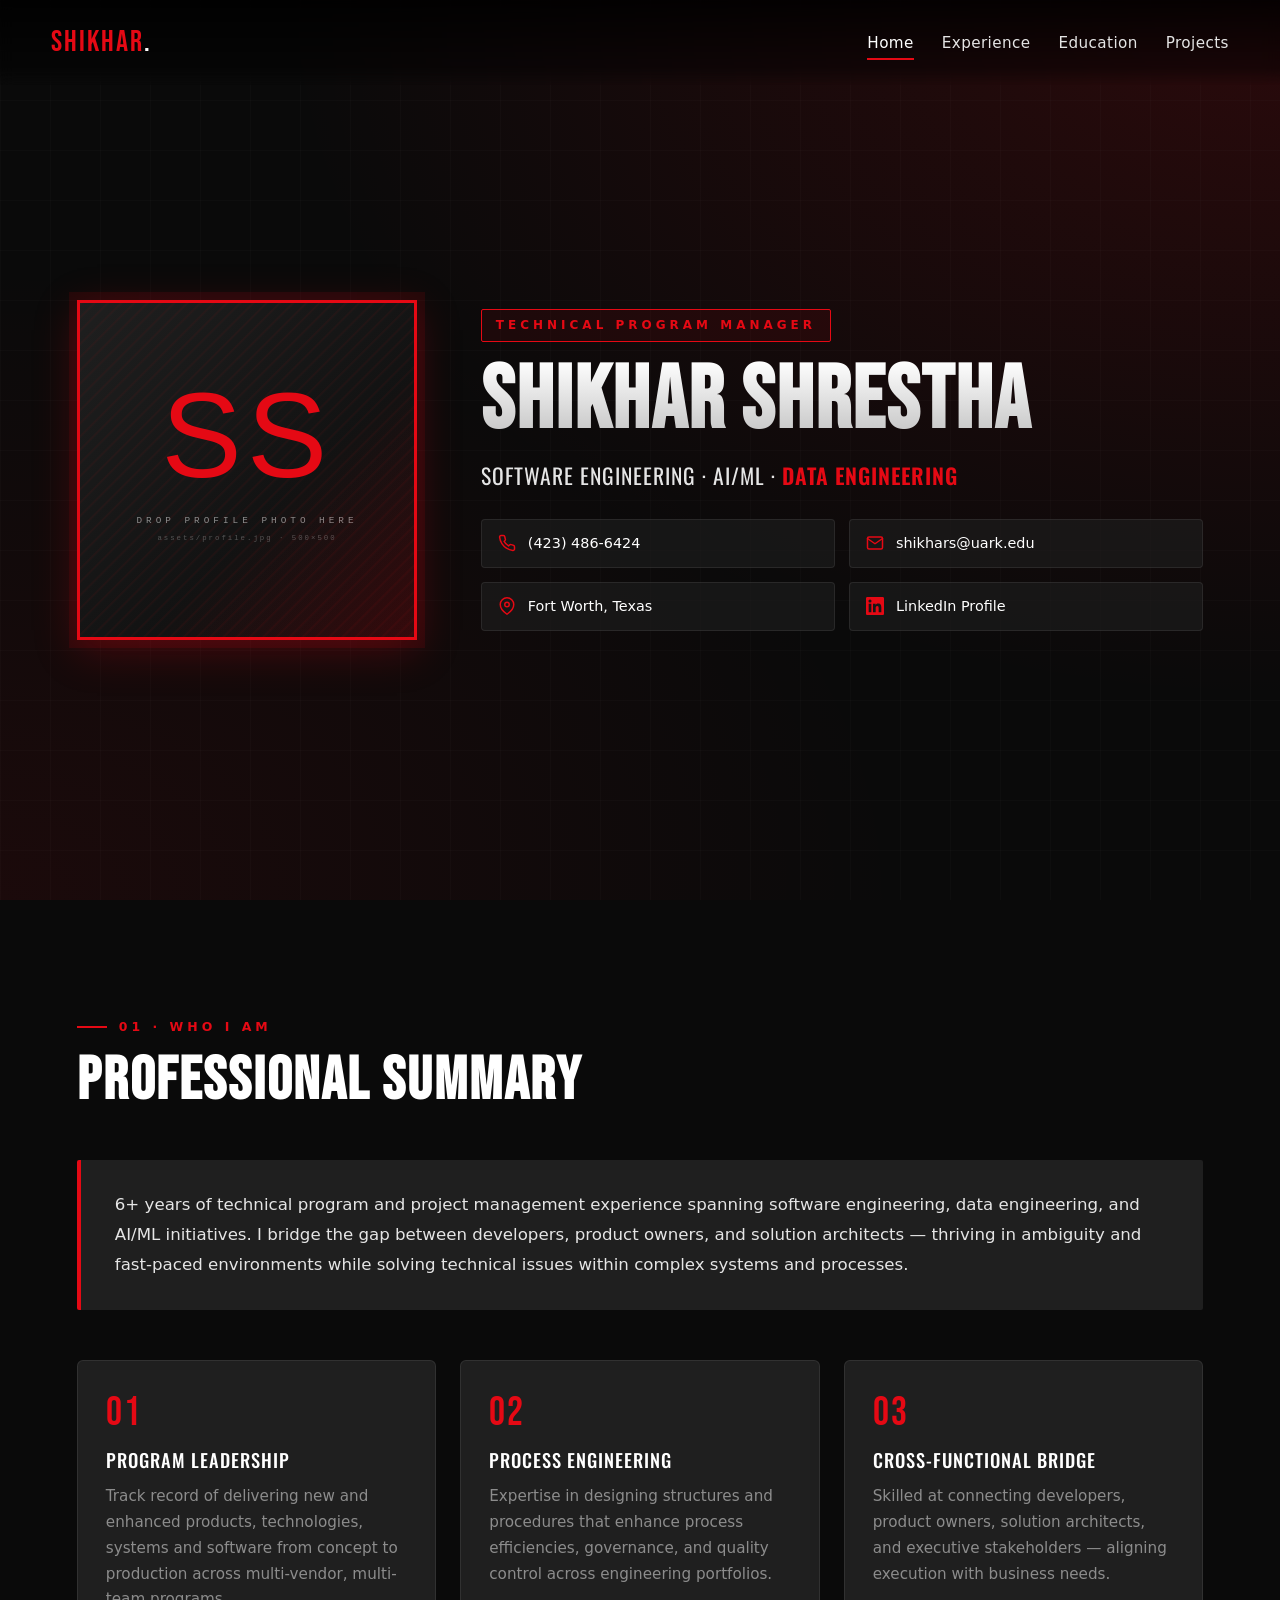
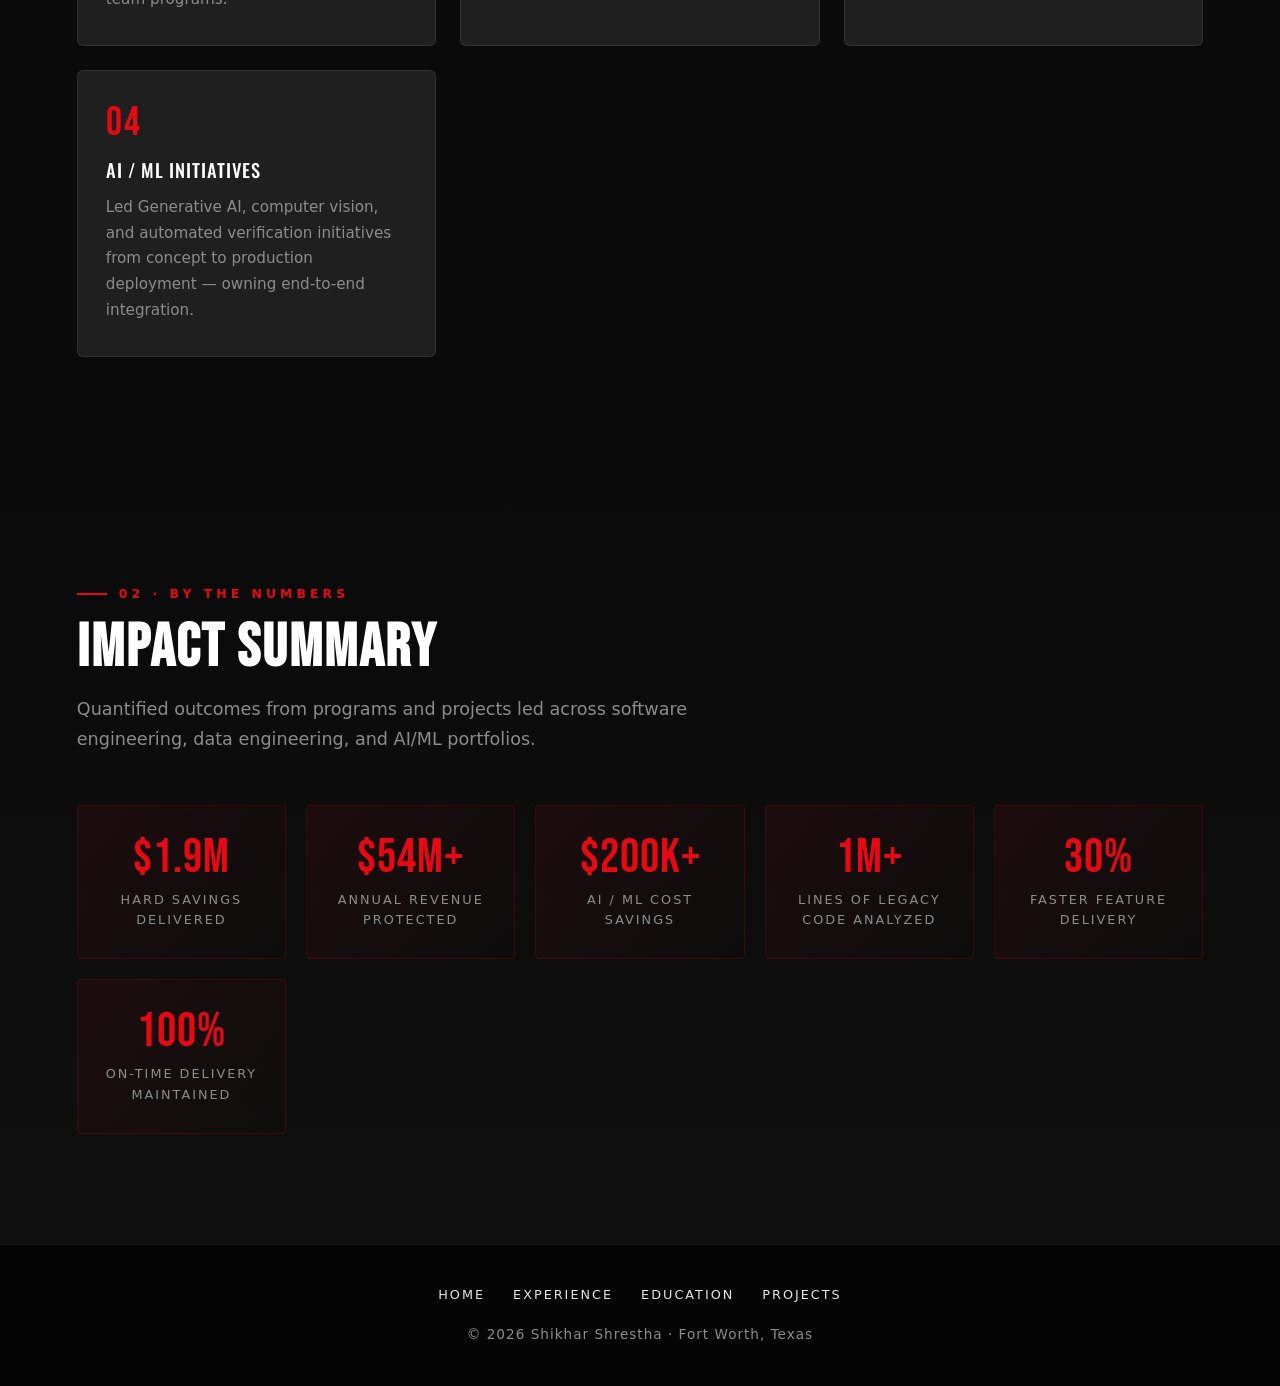
==== index.html @ f638914a "added logo images and created initial HTML, CSS, and JavaScript files for the portfolio website. The" ====
<!DOCTYPE html><html lang="en"><head>


  <meta charset="UTF-8">
  <meta name="viewport" content="width=device-width, initial-scale=1.0">
  <meta name="description" content="Shikhar Shrestha — Technical Program Manager specializing in AI/ML, software engineering and data engineering initiatives.">
  <title>Shikhar Shrestha | Technical Program Manager</title>
  <link rel="stylesheet" href="css/styles.css">
  <link rel="icon" type="image/svg+xml" href="data:image/svg+xml,%3Csvg xmlns='http://www.w3.org/2000/svg' viewBox='0 0 32 32'%3E%3Crect width='32' height='32' fill='%23141414'/%3E%3Ctext x='50%25' y='50%25' text-anchor='middle' dominant-baseline='central' fill='%23E50914' font-family='Arial Black' font-size='22' font-weight='900'%3ES%3C/text%3E%3C/svg%3E">
<link id="gfont-Noto-Sans" rel="stylesheet" href="https://fonts.googleapis.com/css2?family=Noto+Sans:wght@300;400;500;600;700&amp;display=swap"><link id="gfont-Playfair-Display" rel="stylesheet" href="https://fonts.googleapis.com/css2?family=Playfair+Display:wght@300;400;500;600;700&amp;display=swap"><link id="gfont-Roboto" rel="stylesheet" href="https://fonts.googleapis.com/css2?family=Roboto:wght@300;400;500;600;700&amp;display=swap"></head>
<body data-cc-id="cc-1" style="cursor: crosshair; font-family: system-ui;">

  <!-- NAVIGATION -->
  <nav class="nav scrolled">
    <div class="nav-inner">
      <a href="index.html" class="nav-logo">SHIKHAR<span>.</span></a>
      <button class="nav-toggle" aria-label="Menu">☰</button>
      <ul class="nav-links">
        <li><a href="index.html" class="active">Home</a></li>
        <li><a href="experience.html">Experience</a></li>
        <li><a href="education.html">Education</a></li>
        <li><a href="projects.html">Projects</a></li>
      </ul>
    </div>
  </nav>

  <!-- HERO -->
  <header class="hero">
    <div class="hero-inner">
      <!-- Replace assets/profile.jpg with your photo. Square aspect ratio recommended (500x500 or larger). -->
      <!--
        To add a real photo:
        1. Drop a square image at assets/profile.jpg
        2. Change the src below from "assets/profile.svg" to "assets/profile.jpg"
        The SVG placeholder ships with the site so it looks polished out of the box.
      -->
      <div class="profile-frame reveal">
        <img src="assets/profile.svg" alt="Shikhar Shrestha">
      </div>

      <div class="hero-content">
        <span class="hero-tag reveal reveal-delay-1">Technical Program Manager</span>
        <h1 class="hero-name reveal reveal-delay-1">SHIKHAR SHRESTHA</h1>
        <p class="hero-role reveal reveal-delay-2">
          Software Engineering · AI/ML · <span>Data Engineering</span>
        </p>

        <div class="contact-grid reveal reveal-delay-3">
          <a href="tel:+14234866424" class="contact-item">
            <svg class="contact-icon" viewBox="0 0 24 24" fill="none" stroke="currentColor" stroke-width="2" stroke-linecap="round" stroke-linejoin="round"><path d="M22 16.92v3a2 2 0 0 1-2.18 2 19.79 19.79 0 0 1-8.63-3.07 19.5 19.5 0 0 1-6-6 19.79 19.79 0 0 1-3.07-8.67A2 2 0 0 1 4.11 2h3a2 2 0 0 1 2 1.72 12.84 12.84 0 0 0 .7 2.81 2 2 0 0 1-.45 2.11L8.09 9.91a16 16 0 0 0 6 6l1.27-1.27a2 2 0 0 1 2.11-.45 12.84 12.84 0 0 0 2.81.7A2 2 0 0 1 22 16.92z"></path></svg>
            <span>(423) 486-6424</span>
          </a>
          <a href="mailto:shikhars@uark.edu" class="contact-item">
            <svg class="contact-icon" viewBox="0 0 24 24" fill="none" stroke="currentColor" stroke-width="2" stroke-linecap="round" stroke-linejoin="round"><path d="M4 4h16c1.1 0 2 .9 2 2v12c0 1.1-.9 2-2 2H4c-1.1 0-2-.9-2-2V6c0-1.1.9-2 2-2z"></path><polyline points="22,6 12,13 2,6"></polyline></svg>
            <span>shikhars@uark.edu</span>
          </a>
          <div class="contact-item">
            <svg class="contact-icon" viewBox="0 0 24 24" fill="none" stroke="currentColor" stroke-width="2" stroke-linecap="round" stroke-linejoin="round"><path d="M21 10c0 7-9 13-9 13s-9-6-9-13a9 9 0 0 1 18 0z"></path><circle cx="12" cy="10" r="3"></circle></svg>
            <span>Fort Worth, Texas</span>
          </div>
          <!-- EDIT: replace # with your LinkedIn URL -->
          <!-- EDIT: replace href with your LinkedIn URL -->
          <a href="https://www.linkedin.com/in/shikharshrestha" target="_blank" rel="noopener" class="contact-item">
            <svg class="contact-icon" viewBox="0 0 24 24" fill="currentColor"><path d="M20.447 20.452h-3.554v-5.569c0-1.328-.027-3.037-1.852-3.037-1.853 0-2.136 1.445-2.136 2.939v5.667H9.351V9h3.414v1.561h.046c.477-.9 1.637-1.85 3.37-1.85 3.601 0 4.267 2.37 4.267 5.455v6.286zM5.337 7.433a2.062 2.062 0 01-2.063-2.065 2.063 2.063 0 112.063 2.065zm1.782 13.019H3.555V9h3.564v11.452zM22.225 0H1.771C.792 0 0 .774 0 1.729v20.542C0 23.227.792 24 1.771 24h20.451C23.2 24 24 23.227 24 22.271V1.729C24 .774 23.2 0 22.222 0h.003z"></path></svg>
            <span>LinkedIn Profile</span>
          </a>
        </div>
      </div>
    </div>
  </header>

  <!-- PROFESSIONAL SUMMARY -->
  <section class="section" id="summary">
    <div class="section-header">
      <div class="section-label">01 · Who I Am</div>
      <h2 class="section-title">Professional Summary</h2>
    </div>

    <div class="summary-text reveal">
      6+ years of technical program and project management experience spanning software engineering, data engineering, and AI/ML initiatives. I bridge the gap between developers, product owners, and solution architects — thriving in ambiguity and fast-paced environments while solving technical issues within complex systems and processes.
    </div>

    <div class="summary-grid">
      <div class="summary-card reveal reveal-delay-1">
        <div class="summary-card-num">01</div>
        <h3>Program Leadership</h3>
        <p>Track record of delivering new and enhanced products, technologies, systems and software from concept to production across multi-vendor, multi-team programs.</p>
      </div>
      <div class="summary-card reveal reveal-delay-2">
        <div class="summary-card-num">02</div>
        <h3>Process Engineering</h3>
        <p>Expertise in designing structures and procedures that enhance process efficiencies, governance, and quality control across engineering portfolios.</p>
      </div>
      <div class="summary-card reveal reveal-delay-3">
        <div class="summary-card-num">03</div>
        <h3>Cross-Functional Bridge</h3>
        <p>Skilled at connecting developers, product owners, solution architects, and executive stakeholders — aligning execution with business needs.</p>
      </div>
      <div class="summary-card reveal reveal-delay-4">
        <div class="summary-card-num">04</div>
        <h3>AI / ML Initiatives</h3>
        <p>Led Generative AI, computer vision, and automated verification initiatives from concept to production deployment — owning end-to-end integration.</p>
      </div>
    </div>
  </section>

  <!-- IMPACT METRICS -->
  <section class="section section-alt" id="impact">
    <div class="section-header">
      <div class="section-label">02 · By the Numbers</div>
      <h2 class="section-title">Impact Summary</h2>
      <p class="section-subtitle">
        Quantified outcomes from programs and projects led across software engineering, data engineering, and AI/ML portfolios.
      </p>
    </div>

    <div class="impact-row">
      <div class="impact-stat reveal">
        <div class="big">$1.9M</div>
        <div class="label">Hard Savings Delivered</div>
      </div>
      <div class="impact-stat reveal reveal-delay-1">
        <div class="big">$54M+</div>
        <div class="label">Annual Revenue Protected</div>
      </div>
      <div class="impact-stat reveal reveal-delay-2">
        <div class="big">$200K+</div>
        <div class="label">AI / ML Cost Savings</div>
      </div>
      <div class="impact-stat reveal reveal-delay-3">
        <div class="big">1M+</div>
        <div class="label">Lines of Legacy Code Analyzed</div>
      </div>
      <div class="impact-stat reveal reveal-delay-4">
        <div class="big">30%</div>
        <div class="label">Faster Feature Delivery</div>
      </div>
      <div class="impact-stat reveal reveal-delay-4">
        <div class="big">100%</div>
        <div class="label">On-Time Delivery Maintained</div>
      </div>
    </div>
  </section>

  <!-- FOOTER -->
  <footer class="footer">
    <div class="footer-links">
      <a href="index.html">Home</a>
      <a href="experience.html">Experience</a>
      <a href="education.html">Education</a>
      <a href="projects.html">Projects</a>
    </div>
    <p>© <span id="year">2026</span> Shikhar Shrestha · Fort Worth, Texas</p>
  </footer>

  <script>document.getElementById('year').textContent = new Date().getFullYear();</script>
  <script src="js/main.js"></script>


</body></html>
---- css/styles.css ----
/* ==========================================================================
   Shikhar Shrestha | Portfolio — Netflix-inspired Theme
   ========================================================================== */

@import url('https://fonts.googleapis.com/css2?family=Bebas+Neue&family=Oswald:wght@400;500;600;700&family=DM+Sans:wght@300;400;500;600;700&display=swap');

:root {
  --netflix-red: #E50914;
  --netflix-red-dark: #B0060F;
  --netflix-red-light: #F40612;
  --bg-black: #0a0a0a;
  --bg-dark: #141414;
  --bg-card: #1f1f1f;
  --bg-card-hover: #2a2a2a;
  --text-primary: #ffffff;
  --text-secondary: #e5e5e5;
  --text-muted: #8c8c8c;
  --border-subtle: rgba(255, 255, 255, 0.08);
  --gradient-overlay: linear-gradient(180deg, rgba(10,10,10,0) 0%, rgba(10,10,10,0.6) 60%, var(--bg-black) 100%);
  --shadow-lg: 0 20px 60px rgba(0,0,0,0.6);
  --shadow-red: 0 10px 40px rgba(229, 9, 20, 0.25);

  --font-display: 'Bebas Neue', 'Oswald', sans-serif;
  --font-heading: 'Oswald', sans-serif;
  --font-body: 'DM Sans', system-ui, sans-serif;
}

* {
  margin: 0;
  padding: 0;
  box-sizing: border-box;
}

html {
  scroll-behavior: smooth;
  -webkit-text-size-adjust: 100%;
}

body {
  font-family: var(--font-body);
  background: var(--bg-black);
  color: var(--text-primary);
  line-height: 1.6;
  overflow-x: hidden;
  min-height: 100vh;
}

img { max-width: 100%; height: auto; display: block; }
a { color: inherit; text-decoration: none; transition: color 0.3s ease; }
a:hover { color: var(--netflix-red); }
button { font-family: inherit; cursor: pointer; border: none; background: none; color: inherit; }

/* ==========================================================================
   Navigation
   ========================================================================== */
.nav {
  position: fixed;
  top: 0; left: 0; right: 0;
  z-index: 100;
  padding: 18px 4%;
  background: linear-gradient(180deg, rgba(0,0,0,0.85) 0%, rgba(0,0,0,0.4) 80%, transparent 100%);
  backdrop-filter: blur(8px);
  -webkit-backdrop-filter: blur(8px);
  transition: background 0.3s ease;
}
.nav.scrolled {
  background: rgba(10, 10, 10, 0.95);
}
.nav-inner {
  display: flex;
  align-items: center;
  justify-content: space-between;
  max-width: 1440px;
  margin: 0 auto;
}
.nav-logo {
  font-family: var(--font-display);
  font-size: clamp(1.4rem, 2.5vw, 1.9rem);
  color: var(--netflix-red);
  letter-spacing: 2px;
  font-weight: 400;
}
.nav-logo span { color: var(--text-primary); }
.nav-links {
  display: flex;
  gap: 28px;
  list-style: none;
  align-items: center;
}
.nav-links a {
  font-size: 0.95rem;
  font-weight: 500;
  letter-spacing: 0.4px;
  color: var(--text-secondary);
  position: relative;
  padding: 4px 0;
}
.nav-links a::after {
  content: '';
  position: absolute;
  bottom: -4px; left: 0;
  width: 0; height: 2px;
  background: var(--netflix-red);
  transition: width 0.3s ease;
}
.nav-links a:hover::after,
.nav-links a.active::after { width: 100%; }
.nav-links a.active { color: var(--text-primary); }

.nav-toggle {
  display: none;
  font-size: 1.5rem;
  color: var(--text-primary);
  z-index: 101;
}

/* ==========================================================================
   Home / Hero
   ========================================================================== */
.hero {
  min-height: 100vh;
  display: flex;
  align-items: center;
  padding: 120px 6% 80px;
  position: relative;
  background: radial-gradient(ellipse at top right, rgba(229,9,20,0.15) 0%, transparent 55%),
              radial-gradient(ellipse at bottom left, rgba(229,9,20,0.08) 0%, transparent 50%),
              var(--bg-black);
}
.hero::before {
  content: '';
  position: absolute;
  inset: 0;
  background-image:
    linear-gradient(rgba(255,255,255,0.015) 1px, transparent 1px),
    linear-gradient(90deg, rgba(255,255,255,0.015) 1px, transparent 1px);
  background-size: 50px 50px;
  pointer-events: none;
}
.hero-inner {
  max-width: 1200px;
  margin: 0 auto;
  display: grid;
  grid-template-columns: auto 1fr;
  gap: clamp(32px, 5vw, 72px);
  align-items: center;
  position: relative;
  z-index: 1;
  width: 100%;
}

.profile-frame {
  width: clamp(220px, 28vw, 340px);
  height: clamp(220px, 28vw, 340px);
  background: var(--bg-card);
  border: 3px solid var(--netflix-red);
  box-shadow: var(--shadow-red), 0 0 0 8px rgba(229,9,20,0.1);
  position: relative;
  overflow: hidden;
  transition: transform 0.5s cubic-bezier(0.4, 0, 0.2, 1);
}
.profile-frame::before {
  content: '';
  position: absolute;
  inset: 0;
  background: linear-gradient(135deg, transparent 60%, rgba(229,9,20,0.2) 100%);
  z-index: 2;
  pointer-events: none;
}
.profile-frame:hover { transform: scale(1.02); }
.profile-frame img {
  width: 100%;
  height: 100%;
  object-fit: cover;
}
.profile-placeholder {
  width: 100%; height: 100%;
  display: flex;
  align-items: center;
  justify-content: center;
  font-family: var(--font-display);
  font-size: clamp(4rem, 8vw, 7rem);
  color: var(--netflix-red);
  background: linear-gradient(135deg, #1a1a1a 0%, #0a0a0a 100%);
}

.hero-content { min-width: 0; }
.hero-tag {
  display: inline-block;
  font-size: 0.75rem;
  letter-spacing: 4px;
  color: var(--netflix-red);
  text-transform: uppercase;
  font-weight: 600;
  margin-bottom: 18px;
  padding: 6px 14px;
  border: 1px solid var(--netflix-red);
  border-radius: 2px;
  background: rgba(229, 9, 20, 0.08);
}
.hero-name {
  font-family: var(--font-display);
  font-size: clamp(2.5rem, 7vw, 5.5rem);
  line-height: 0.95;
  letter-spacing: 2px;
  text-transform: uppercase;
  margin-bottom: 14px;
  background: linear-gradient(180deg, #ffffff 0%, #bfbfbf 100%);
  -webkit-background-clip: text;
  background-clip: text;
  -webkit-text-fill-color: transparent;
}
.hero-role {
  font-family: var(--font-heading);
  font-size: clamp(1rem, 1.8vw, 1.35rem);
  color: var(--text-secondary);
  font-weight: 400;
  letter-spacing: 1px;
  text-transform: uppercase;
  margin-bottom: 26px;
}
.hero-role span { color: var(--netflix-red); font-weight: 600; }

.contact-grid {
  display: grid;
  grid-template-columns: repeat(auto-fit, minmax(240px, 1fr));
  gap: 14px;
  margin-top: 24px;
}
.contact-item {
  display: flex;
  align-items: center;
  gap: 12px;
  padding: 12px 16px;
  background: rgba(31, 31, 31, 0.6);
  border: 1px solid var(--border-subtle);
  border-radius: 4px;
  font-size: 0.9rem;
  transition: all 0.3s ease;
  word-break: break-word;
}
.contact-item:hover {
  background: rgba(229, 9, 20, 0.1);
  border-color: var(--netflix-red);
  transform: translateX(4px);
}
.contact-icon {
  width: 18px; height: 18px;
  color: var(--netflix-red);
  flex-shrink: 0;
}

/* ==========================================================================
   Section Shared
   ========================================================================== */
.section {
  padding: clamp(60px, 9vw, 110px) 6%;
  max-width: 1400px;
  margin: 0 auto;
}
.section-alt { background: linear-gradient(180deg, var(--bg-black) 0%, #0f0f0f 100%); }

.section-header { margin-bottom: 48px; }
.section-label {
  display: inline-flex;
  align-items: center;
  gap: 12px;
  font-size: 0.78rem;
  letter-spacing: 4px;
  color: var(--netflix-red);
  text-transform: uppercase;
  font-weight: 600;
  margin-bottom: 14px;
}
.section-label::before {
  content: '';
  width: 30px; height: 2px;
  background: var(--netflix-red);
}
.section-title {
  font-family: var(--font-display);
  font-size: clamp(2.2rem, 5vw, 3.8rem);
  letter-spacing: 2px;
  text-transform: uppercase;
  line-height: 1;
  margin-bottom: 16px;
}
.section-subtitle {
  font-size: clamp(0.95rem, 1.5vw, 1.1rem);
  color: var(--text-muted);
  max-width: 700px;
  line-height: 1.7;
}

/* ==========================================================================
   Summary / Impact cards
   ========================================================================== */
.summary-grid {
  display: grid;
  grid-template-columns: repeat(auto-fit, minmax(280px, 1fr));
  gap: 24px;
}
.summary-card {
  padding: 32px 28px;
  background: var(--bg-card);
  border: 1px solid var(--border-subtle);
  border-radius: 6px;
  position: relative;
  overflow: hidden;
  transition: all 0.4s cubic-bezier(0.4, 0, 0.2, 1);
}
.summary-card::before {
  content: '';
  position: absolute;
  top: 0; left: 0;
  width: 4px; height: 100%;
  background: var(--netflix-red);
  transform: scaleY(0);
  transform-origin: top;
  transition: transform 0.4s ease;
}
.summary-card:hover {
  background: var(--bg-card-hover);
  transform: translateY(-6px);
  box-shadow: var(--shadow-lg);
}
.summary-card:hover::before { transform: scaleY(1); }
.summary-card-num {
  font-family: var(--font-display);
  font-size: 2.5rem;
  color: var(--netflix-red);
  letter-spacing: 2px;
  line-height: 1;
  margin-bottom: 12px;
}
.summary-card h3 {
  font-family: var(--font-heading);
  font-size: 1.15rem;
  font-weight: 500;
  letter-spacing: 1px;
  text-transform: uppercase;
  margin-bottom: 10px;
}
.summary-card p {
  color: var(--text-muted);
  font-size: 0.95rem;
  line-height: 1.7;
}

.summary-text {
  background: var(--bg-card);
  border-left: 4px solid var(--netflix-red);
  padding: 30px 34px;
  border-radius: 2px;
  margin-bottom: 50px;
  font-size: clamp(1rem, 1.3vw, 1.1rem);
  color: var(--text-secondary);
  line-height: 1.8;
}

/* ==========================================================================
   Impact highlights row
   ========================================================================== */
.impact-row {
  display: grid;
  grid-template-columns: repeat(auto-fit, minmax(200px, 1fr));
  gap: 20px;
  margin-top: 50px;
}
.impact-stat {
  text-align: center;
  padding: 28px 20px;
  background: linear-gradient(135deg, rgba(229,9,20,0.08) 0%, transparent 100%);
  border: 1px solid rgba(229,9,20,0.2);
  border-radius: 4px;
  transition: transform 0.3s ease;
}
.impact-stat:hover { transform: translateY(-4px); }
.impact-stat .big {
  font-family: var(--font-display);
  font-size: clamp(2.2rem, 4vw, 3rem);
  color: var(--netflix-red);
  line-height: 1;
  margin-bottom: 8px;
  letter-spacing: 1px;
}
.impact-stat .label {
  font-size: 0.8rem;
  letter-spacing: 2px;
  text-transform: uppercase;
  color: var(--text-muted);
}

/* ==========================================================================
   Experience Timeline
   ========================================================================== */
.experience-list { display: flex; flex-direction: column; gap: 28px; }
.exp-card {
  background: var(--bg-card);
  border: 1px solid var(--border-subtle);
  border-radius: 6px;
  overflow: hidden;
  transition: all 0.4s cubic-bezier(0.4, 0, 0.2, 1);
  position: relative;
}
.exp-card:hover {
  border-color: var(--netflix-red);
  transform: translateY(-4px);
  box-shadow: var(--shadow-lg);
}
.exp-header {
  display: grid;
  grid-template-columns: auto 1fr auto;
  gap: 24px;
  align-items: center;
  padding: 28px 32px;
  border-bottom: 1px solid var(--border-subtle);
  background: linear-gradient(180deg, rgba(255,255,255,0.02) 0%, transparent 100%);
}
.company-logo {
  width: 130px; height: 78px;
  border-radius: 6px;
  background: #fafafa;
  display: flex;
  align-items: center;
  justify-content: center;
  padding: 8px 12px;
  flex-shrink: 0;
  box-shadow: 0 6px 20px rgba(0,0,0,0.5), inset 0 1px 0 rgba(255,255,255,0.6);
  border: 1px solid rgba(255,255,255,0.08);
  overflow: hidden;
}
.company-logo img {
  max-width: 100%;
  max-height: 100%;
  width: 100%;
  height: 100%;
  object-fit: contain;
}
.company-logo-fallback {
  font-family: var(--font-display);
  font-size: 1.6rem;
  color: var(--bg-black);
  letter-spacing: 2px;
}
.exp-head-text { min-width: 0; }
.exp-company {
  font-family: var(--font-heading);
  font-size: clamp(1.25rem, 2vw, 1.6rem);
  font-weight: 600;
  letter-spacing: 0.5px;
  margin-bottom: 4px;
}
.exp-location {
  font-size: 0.85rem;
  color: var(--text-muted);
  letter-spacing: 1px;
  text-transform: uppercase;
}
.exp-duration {
  text-align: right;
  flex-shrink: 0;
}
.exp-duration .years {
  font-family: var(--font-display);
  font-size: clamp(1.4rem, 2.5vw, 1.9rem);
  color: var(--netflix-red);
  letter-spacing: 1px;
  line-height: 1;
}
.exp-duration .dates {
  font-size: 0.8rem;
  color: var(--text-muted);
  letter-spacing: 1px;
  margin-top: 4px;
}
.exp-body { padding: 8px 32px 28px; }
.role-block {
  padding: 24px 0;
  border-bottom: 1px solid var(--border-subtle);
}
.role-block:last-child { border-bottom: none; }
.role-title {
  font-family: var(--font-heading);
  font-size: 1.15rem;
  font-weight: 500;
  color: var(--text-primary);
  letter-spacing: 0.5px;
  margin-bottom: 6px;
}
.role-dates {
  font-size: 0.8rem;
  color: var(--netflix-red);
  letter-spacing: 2px;
  text-transform: uppercase;
  font-weight: 500;
  margin-bottom: 14px;
}
.role-list {
  list-style: none;
  display: flex;
  flex-direction: column;
  gap: 10px;
}
.role-list li {
  padding-left: 22px;
  position: relative;
  color: var(--text-secondary);
  font-size: 0.95rem;
  line-height: 1.65;
}
.role-list li::before {
  content: '';
  position: absolute;
  left: 0; top: 10px;
  width: 10px; height: 2px;
  background: var(--netflix-red);
}

/* ==========================================================================
   Education Page
   ========================================================================== */
.edu-grid {
  display: grid;
  gap: 28px;
}
.edu-card {
  background: var(--bg-card);
  border: 1px solid var(--border-subtle);
  border-radius: 6px;
  overflow: hidden;
  display: grid;
  grid-template-columns: 8px 1fr;
  transition: all 0.4s ease;
}
.edu-card:hover {
  border-color: var(--netflix-red);
  transform: translateX(6px);
}
.edu-accent {
  background: linear-gradient(180deg, var(--netflix-red) 0%, var(--netflix-red-dark) 100%);
}
.edu-body { padding: 32px 34px; }
.edu-head {
  display: grid;
  grid-template-columns: auto 1fr;
  gap: 22px;
  align-items: center;
  margin-bottom: 22px;
}
.edu-logo {
  width: 130px; height: 78px;
  background: #fafafa;
  border-radius: 6px;
  display: flex;
  align-items: center;
  justify-content: center;
  padding: 8px 12px;
  box-shadow: 0 6px 20px rgba(0,0,0,0.5), inset 0 1px 0 rgba(255,255,255,0.6);
  border: 1px solid rgba(255,255,255,0.08);
  flex-shrink: 0;
  overflow: hidden;
}
.edu-logo img { width: 100%; height: 100%; object-fit: contain; }
.edu-school {
  font-family: var(--font-display);
  font-size: clamp(1.6rem, 3vw, 2.2rem);
  letter-spacing: 2px;
  text-transform: uppercase;
  margin-bottom: 6px;
  line-height: 1;
}
.edu-degree {
  font-family: var(--font-heading);
  font-size: 1.05rem;
  color: var(--netflix-red);
  letter-spacing: 1px;
  margin-bottom: 6px;
  font-weight: 500;
}
.edu-meta {
  display: flex;
  flex-wrap: wrap;
  gap: 16px;
  color: var(--text-muted);
  font-size: 0.85rem;
  letter-spacing: 1px;
  text-transform: uppercase;
  margin-bottom: 18px;
}
.edu-track {
  padding: 14px 18px;
  background: rgba(229, 9, 20, 0.06);
  border-left: 3px solid var(--netflix-red);
  border-radius: 2px;
  font-size: 0.95rem;
  color: var(--text-secondary);
  margin-bottom: 20px;
}
.edu-track strong { color: var(--text-primary); }

.coursework-list, .cert-list {
  list-style: none;
  display: grid;
  grid-template-columns: repeat(auto-fill, minmax(240px, 1fr));
  gap: 10px;
  margin-top: 12px;
}
.coursework-list li, .cert-list li {
  padding: 12px 16px;
  background: rgba(255,255,255,0.03);
  border: 1px solid var(--border-subtle);
  border-radius: 3px;
  font-size: 0.9rem;
  color: var(--text-secondary);
  transition: all 0.3s ease;
  display: flex;
  align-items: center;
  gap: 10px;
}
.coursework-list li::before, .cert-list li::before {
  content: '▸';
  color: var(--netflix-red);
  font-weight: bold;
}
.coursework-list li:hover, .cert-list li:hover {
  background: rgba(229, 9, 20, 0.08);
  border-color: var(--netflix-red);
  transform: translateY(-2px);
}

.subsection-title {
  font-family: var(--font-heading);
  font-size: 1rem;
  font-weight: 600;
  letter-spacing: 2.5px;
  text-transform: uppercase;
  color: var(--text-primary);
  margin: 24px 0 4px;
  display: flex;
  align-items: center;
  gap: 12px;
}
.subsection-title::before {
  content: '';
  width: 24px; height: 2px;
  background: var(--netflix-red);
}

/* ==========================================================================
   Projects Page
   ========================================================================== */
.projects-grid {
  display: grid;
  grid-template-columns: repeat(auto-fill, minmax(320px, 1fr));
  gap: 28px;
}
.project-card {
  background: var(--bg-card);
  border: 1px solid var(--border-subtle);
  border-radius: 6px;
  overflow: hidden;
  transition: all 0.4s cubic-bezier(0.4, 0, 0.2, 1);
  cursor: pointer;
  display: flex;
  flex-direction: column;
}
.project-card:hover {
  transform: translateY(-8px) scale(1.01);
  border-color: var(--netflix-red);
  box-shadow: var(--shadow-lg), var(--shadow-red);
}
.project-media {
  aspect-ratio: 16 / 9;
  background: linear-gradient(135deg, #1a1a1a 0%, #0a0a0a 100%);
  position: relative;
  overflow: hidden;
  display: flex;
  align-items: center;
  justify-content: center;
}
.project-media::after {
  content: '';
  position: absolute;
  inset: 0;
  background: linear-gradient(180deg, transparent 60%, rgba(10,10,10,0.9) 100%);
  z-index: 1;
}
.project-media img,
.project-media video {
  width: 100%;
  height: 100%;
  object-fit: cover;
}
.project-placeholder {
  text-align: center;
  color: var(--text-muted);
  padding: 20px;
  z-index: 2;
}
.project-placeholder-icon {
  font-family: var(--font-display);
  font-size: 3rem;
  color: var(--netflix-red);
  margin-bottom: 8px;
  letter-spacing: 2px;
}
.project-content { padding: 24px 26px; flex: 1; display: flex; flex-direction: column; }
.project-tag {
  display: inline-block;
  font-size: 0.7rem;
  letter-spacing: 3px;
  color: var(--netflix-red);
  text-transform: uppercase;
  font-weight: 600;
  margin-bottom: 10px;
}
.project-title {
  font-family: var(--font-heading);
  font-size: 1.3rem;
  font-weight: 600;
  letter-spacing: 0.5px;
  margin-bottom: 10px;
  line-height: 1.2;
}
.project-desc {
  color: var(--text-muted);
  font-size: 0.92rem;
  line-height: 1.65;
  margin-bottom: 16px;
  flex: 1;
}
.project-tech {
  display: flex;
  flex-wrap: wrap;
  gap: 6px;
  margin-bottom: 16px;
}
.tech-pill {
  font-size: 0.72rem;
  padding: 4px 10px;
  background: rgba(255, 255, 255, 0.05);
  border: 1px solid var(--border-subtle);
  border-radius: 2px;
  letter-spacing: 1px;
  text-transform: uppercase;
  color: var(--text-secondary);
}
.project-actions {
  display: flex;
  gap: 10px;
  flex-wrap: wrap;
}
.btn {
  display: inline-flex;
  align-items: center;
  gap: 8px;
  padding: 9px 18px;
  font-family: var(--font-heading);
  font-size: 0.8rem;
  font-weight: 500;
  letter-spacing: 2px;
  text-transform: uppercase;
  border-radius: 3px;
  transition: all 0.3s ease;
  cursor: pointer;
}
.btn-primary {
  background: var(--netflix-red);
  color: #fff;
}
.btn-primary:hover {
  background: var(--netflix-red-light);
  transform: scale(1.04);
  box-shadow: var(--shadow-red);
  color: #fff;
}
.btn-ghost {
  background: rgba(255,255,255,0.08);
  color: var(--text-primary);
  border: 1px solid var(--border-subtle);
}
.btn-ghost:hover {
  background: rgba(255,255,255,0.15);
  border-color: var(--text-muted);
  color: var(--text-primary);
}

.template-note {
  background: rgba(229, 9, 20, 0.08);
  border: 1px dashed var(--netflix-red);
  border-radius: 4px;
  padding: 20px 24px;
  margin-bottom: 40px;
  color: var(--text-secondary);
  font-size: 0.92rem;
  line-height: 1.7;
}
.template-note strong { color: var(--netflix-red); letter-spacing: 1px; text-transform: uppercase; font-size: 0.85rem; }

/* ==========================================================================
   Skills sidebar / pills
   ========================================================================== */
.skills-section { margin-top: 60px; }
.skills-grid {
  display: grid;
  grid-template-columns: repeat(auto-fit, minmax(260px, 1fr));
  gap: 24px;
  margin-top: 30px;
}
.skill-group {
  background: var(--bg-card);
  border: 1px solid var(--border-subtle);
  border-radius: 6px;
  padding: 26px;
}
.skill-group h4 {
  font-family: var(--font-heading);
  font-size: 0.9rem;
  letter-spacing: 2.5px;
  text-transform: uppercase;
  color: var(--netflix-red);
  margin-bottom: 16px;
  font-weight: 600;
}
.skill-pills {
  display: flex;
  flex-wrap: wrap;
  gap: 8px;
}
.skill-pill {
  font-size: 0.82rem;
  padding: 6px 12px;
  background: rgba(255,255,255,0.04);
  border: 1px solid var(--border-subtle);
  border-radius: 3px;
  color: var(--text-secondary);
  transition: all 0.3s ease;
}
.skill-pill:hover {
  background: var(--netflix-red);
  color: #fff;
  border-color: var(--netflix-red);
}

/* ==========================================================================
   Footer
   ========================================================================== */
.footer {
  padding: 40px 6%;
  background: #050505;
  border-top: 1px solid var(--border-subtle);
  text-align: center;
  color: var(--text-muted);
  font-size: 0.85rem;
  letter-spacing: 1px;
}
.footer-links {
  display: flex;
  justify-content: center;
  gap: 28px;
  margin-bottom: 18px;
  flex-wrap: wrap;
}
.footer-links a {
  font-size: 0.8rem;
  letter-spacing: 2px;
  text-transform: uppercase;
  color: var(--text-secondary);
}

/* ==========================================================================
   Animations
   ========================================================================== */
@keyframes fadeUp {
  from { opacity: 0; transform: translateY(20px); }
  to { opacity: 1; transform: translateY(0); }
}
.reveal {
  opacity: 0;
  animation: fadeUp 0.7s cubic-bezier(0.4, 0, 0.2, 1) forwards;
}
.reveal-delay-1 { animation-delay: 0.1s; }
.reveal-delay-2 { animation-delay: 0.2s; }
.reveal-delay-3 { animation-delay: 0.3s; }
.reveal-delay-4 { animation-delay: 0.4s; }

/* ==========================================================================
   Responsive
   ========================================================================== */
@media (max-width: 900px) {
  .nav-toggle { display: block; }
  .nav-links {
    position: fixed;
    top: 0; right: -100%;
    width: 75%;
    max-width: 300px;
    height: 100vh;
    background: rgba(10, 10, 10, 0.98);
    backdrop-filter: blur(14px);
    flex-direction: column;
    justify-content: center;
    gap: 40px;
    transition: right 0.4s cubic-bezier(0.4, 0, 0.2, 1);
    padding: 40px;
  }
  .nav-links.open { right: 0; }
  .nav-links a { font-size: 1.1rem; }

  .hero { padding: 100px 6% 60px; }
  .hero-inner {
    grid-template-columns: 1fr;
    text-align: center;
    gap: 36px;
  }
  .profile-frame {
    margin: 0 auto;
    width: min(260px, 60vw);
    height: min(260px, 60vw);
  }
  .hero-tag { margin: 0 auto 18px; display: inline-block; }
  .contact-grid { text-align: left; }

  .exp-header {
    grid-template-columns: 1fr;
    text-align: left;
    gap: 16px;
  }
  .exp-duration { text-align: left; }
  .company-logo { width: 110px; height: 66px; }
  .edu-head { grid-template-columns: 1fr; }
  .edu-logo { width: 140px; height: 80px; }

  .section { padding: 70px 6%; }
}

@media (max-width: 520px) {
  .nav { padding: 14px 5%; }
  .hero { padding: 90px 5% 50px; }
  .section { padding: 60px 5%; }
  .exp-body, .exp-header { padding-left: 20px; padding-right: 20px; }
  .edu-body { padding: 24px 22px; }
  .summary-card { padding: 26px 22px; }
  .contact-item { font-size: 0.85rem; padding: 10px 14px; }
  .impact-stat { padding: 22px 14px; }
}

/* Reduced motion */
@media (prefers-reduced-motion: reduce) {
  *, *::before, *::after {
    animation-duration: 0.01ms !important;
    transition-duration: 0.01ms !important;
  }
}
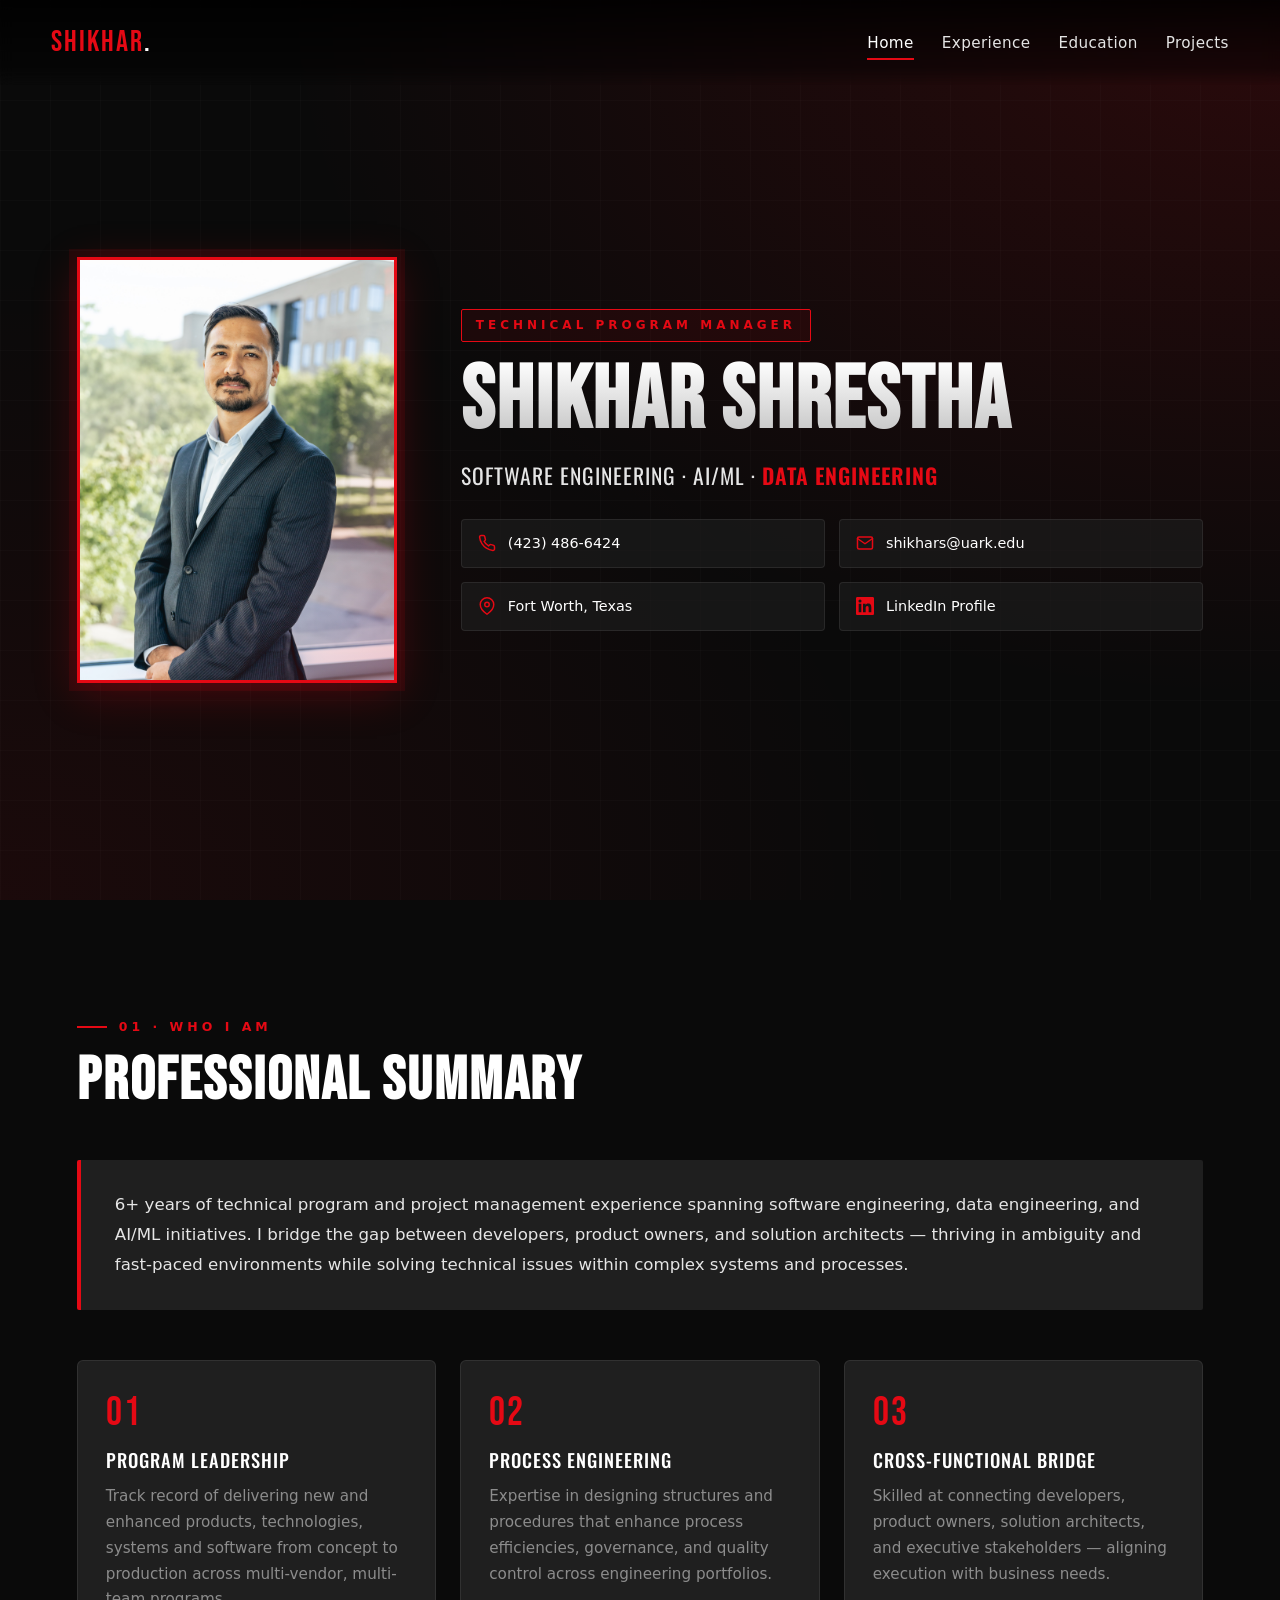
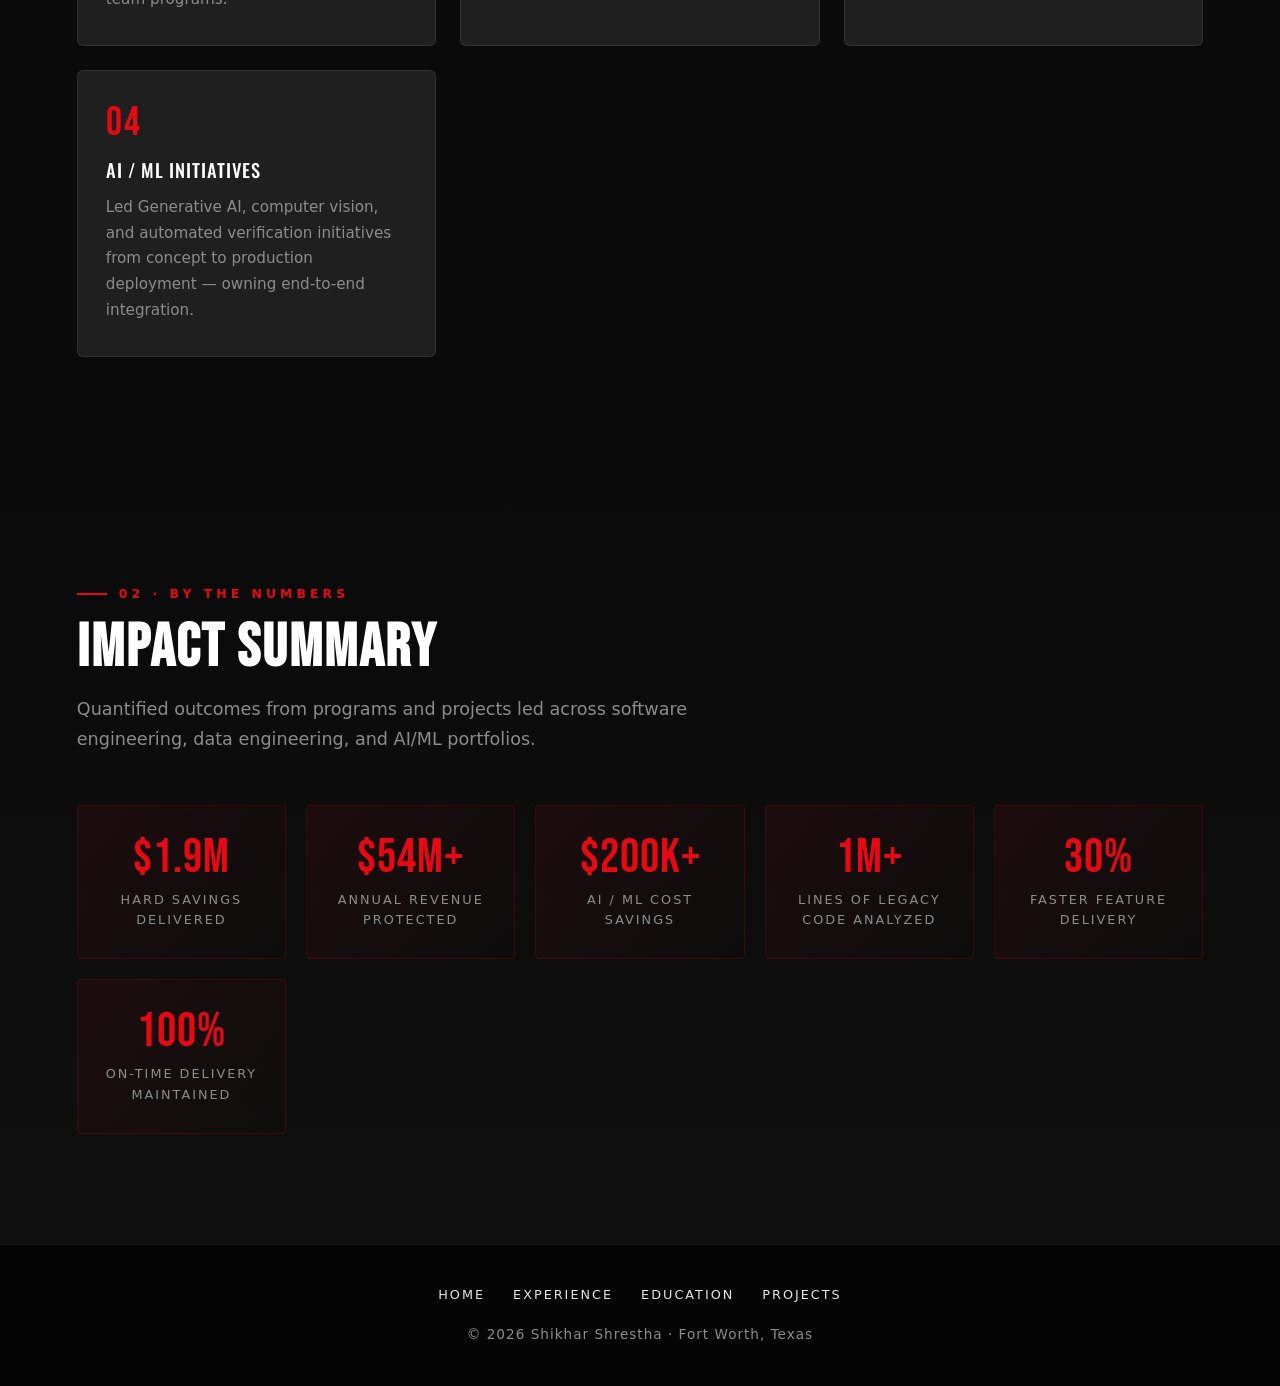
==== commit b1ba0930: "updated files with new projects and profile headshot, and added a local settings file for claude." ====
--- a/index.html
+++ b/index.html
@@ -35,7 +35,7 @@
         The SVG placeholder ships with the site so it looks polished out of the box.
       -->
       <div class="profile-frame reveal">
-        <img src="assets/profile.svg" alt="Shikhar Shrestha">
+        <img src="assets/profileheadshots/EMBAHeadshots2024_Shikhar_Shrestha.jpg" alt="Shikhar Shrestha">
       </div>
 
       <div class="hero-content">
--- a/css/styles.css
+++ b/css/styles.css
@@ -150,8 +150,8 @@
 }
 
 .profile-frame {
-  width: clamp(220px, 28vw, 340px);
-  height: clamp(220px, 28vw, 340px);
+  width: clamp(220px, 26vw, 320px);
+  aspect-ratio: 3 / 4;
   background: var(--bg-card);
   border: 3px solid var(--netflix-red);
   box-shadow: var(--shadow-red), 0 0 0 8px rgba(229,9,20,0.1);
@@ -172,6 +172,7 @@
   width: 100%;
   height: 100%;
   object-fit: cover;
+  object-position: center top;
 }
 .profile-placeholder {
   width: 100%; height: 100%;
@@ -915,8 +916,8 @@
   }
   .profile-frame {
     margin: 0 auto;
-    width: min(260px, 60vw);
-    height: min(260px, 60vw);
+    width: min(240px, 55vw);
+    aspect-ratio: 3 / 4;
   }
   .hero-tag { margin: 0 auto 18px; display: inline-block; }
   .contact-grid { text-align: left; }
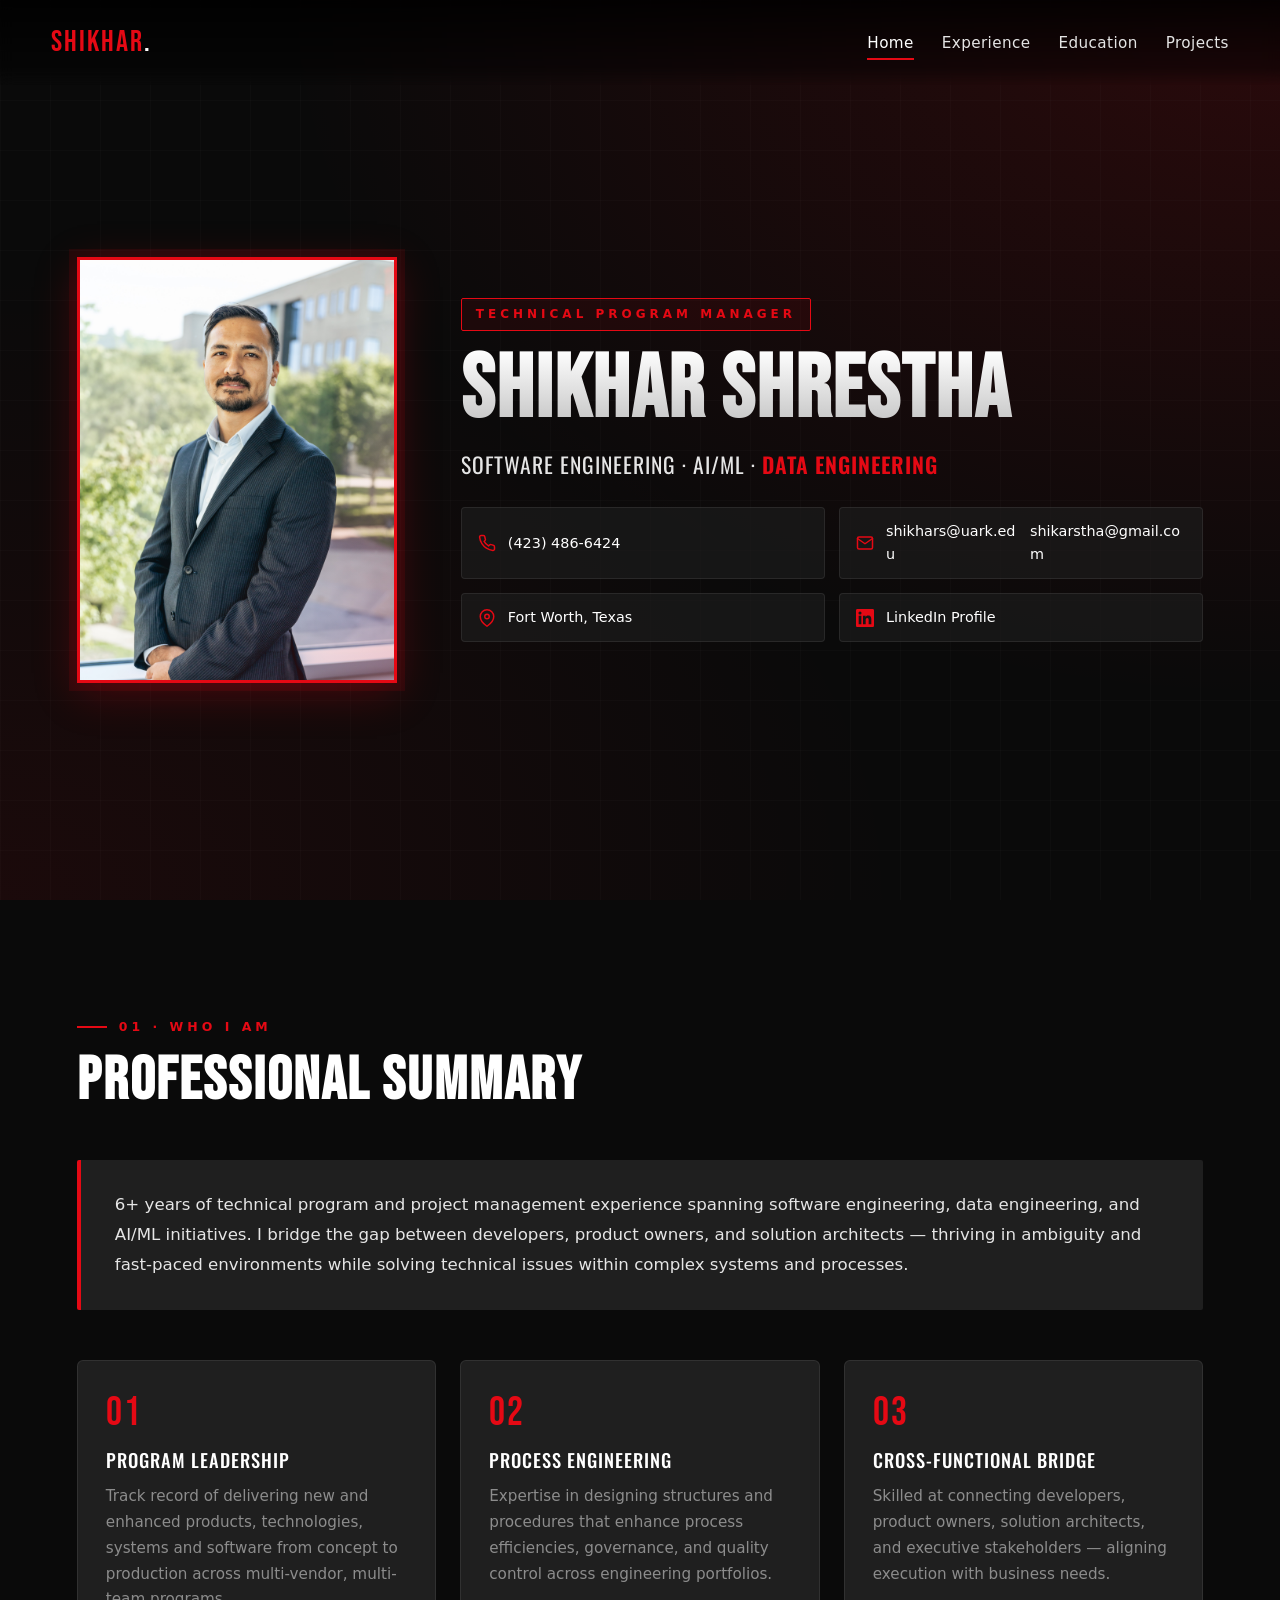
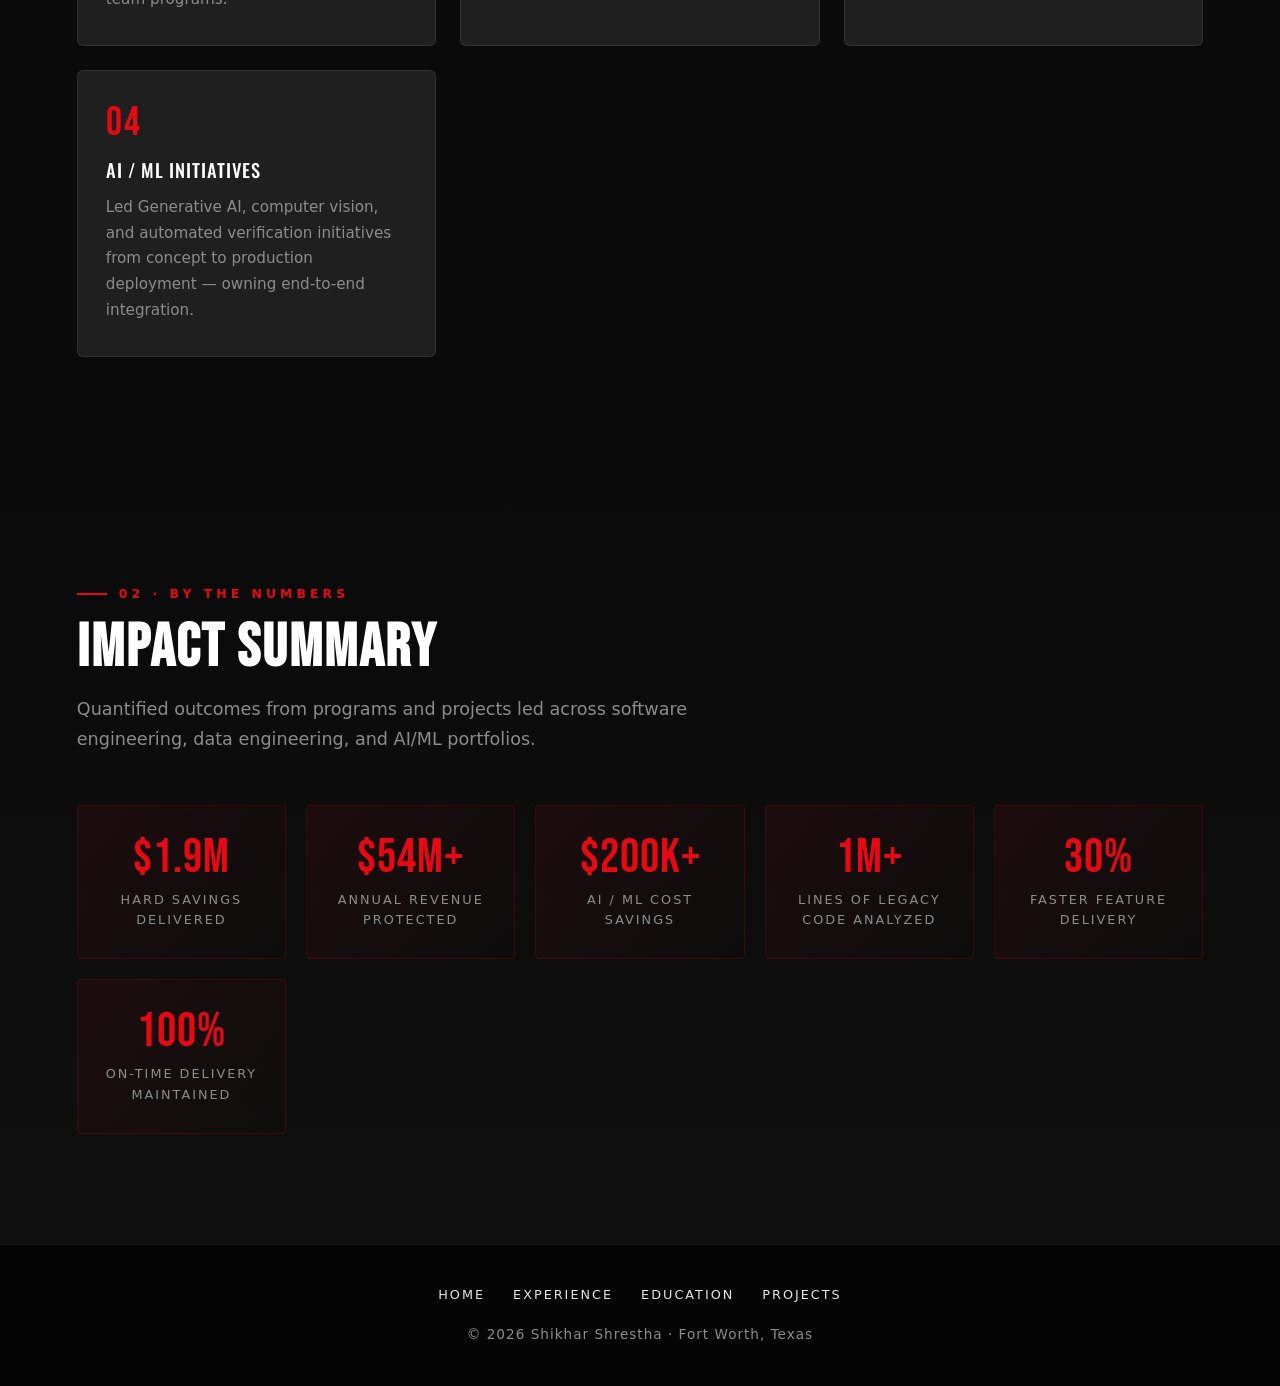
==== commit dd71d557: "Add secondary email address to contact section" ====
--- a/index.html
+++ b/index.html
@@ -53,6 +53,7 @@
           <a href="mailto:shikhars@uark.edu" class="contact-item">
             <svg class="contact-icon" viewBox="0 0 24 24" fill="none" stroke="currentColor" stroke-width="2" stroke-linecap="round" stroke-linejoin="round"><path d="M4 4h16c1.1 0 2 .9 2 2v12c0 1.1-.9 2-2 2H4c-1.1 0-2-.9-2-2V6c0-1.1.9-2 2-2z"></path><polyline points="22,6 12,13 2,6"></polyline></svg>
             <span>shikhars@uark.edu</span>
+            <span>shikarstha@gmail.com</span>
           </a>
           <div class="contact-item">
             <svg class="contact-icon" viewBox="0 0 24 24" fill="none" stroke="currentColor" stroke-width="2" stroke-linecap="round" stroke-linejoin="round"><path d="M21 10c0 7-9 13-9 13s-9-6-9-13a9 9 0 0 1 18 0z"></path><circle cx="12" cy="10" r="3"></circle></svg>
@@ -157,4 +158,4 @@
   <script src="js/main.js"></script>
 
 
-</body></html>+</body></html>
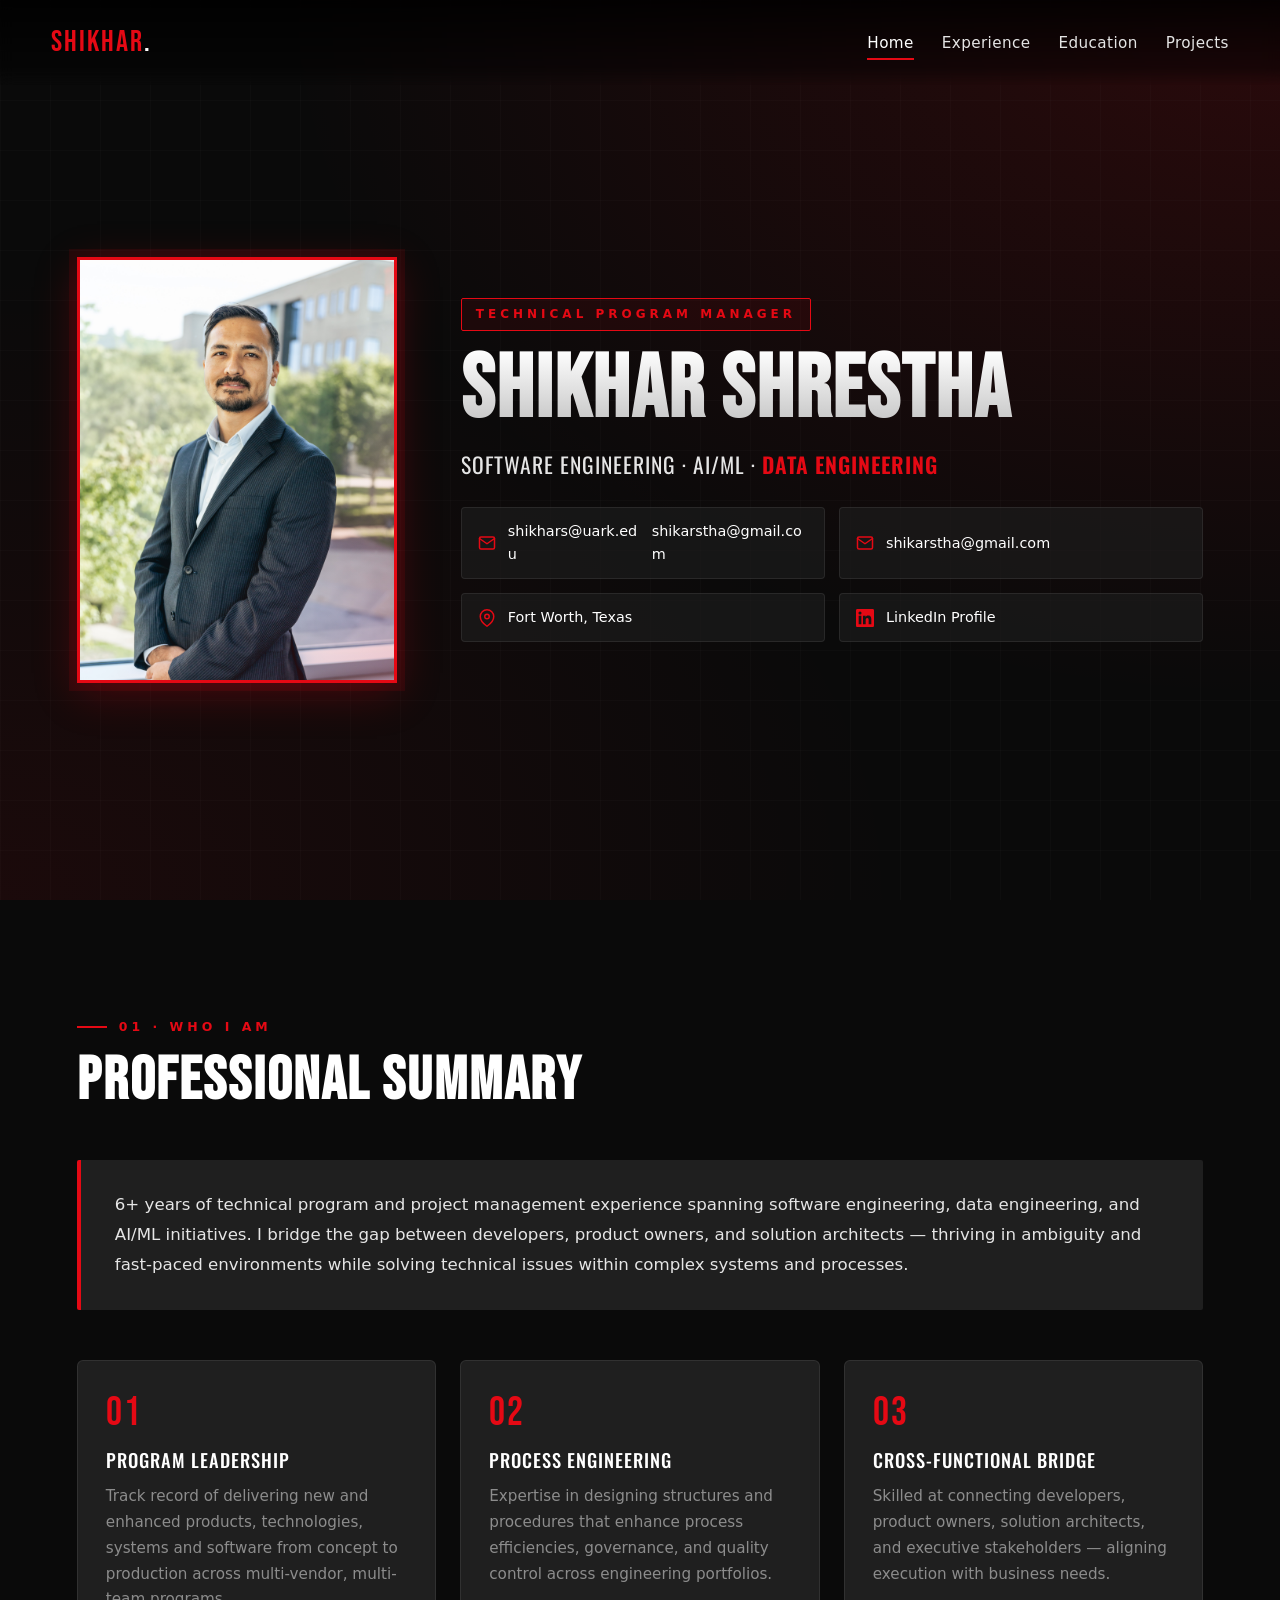
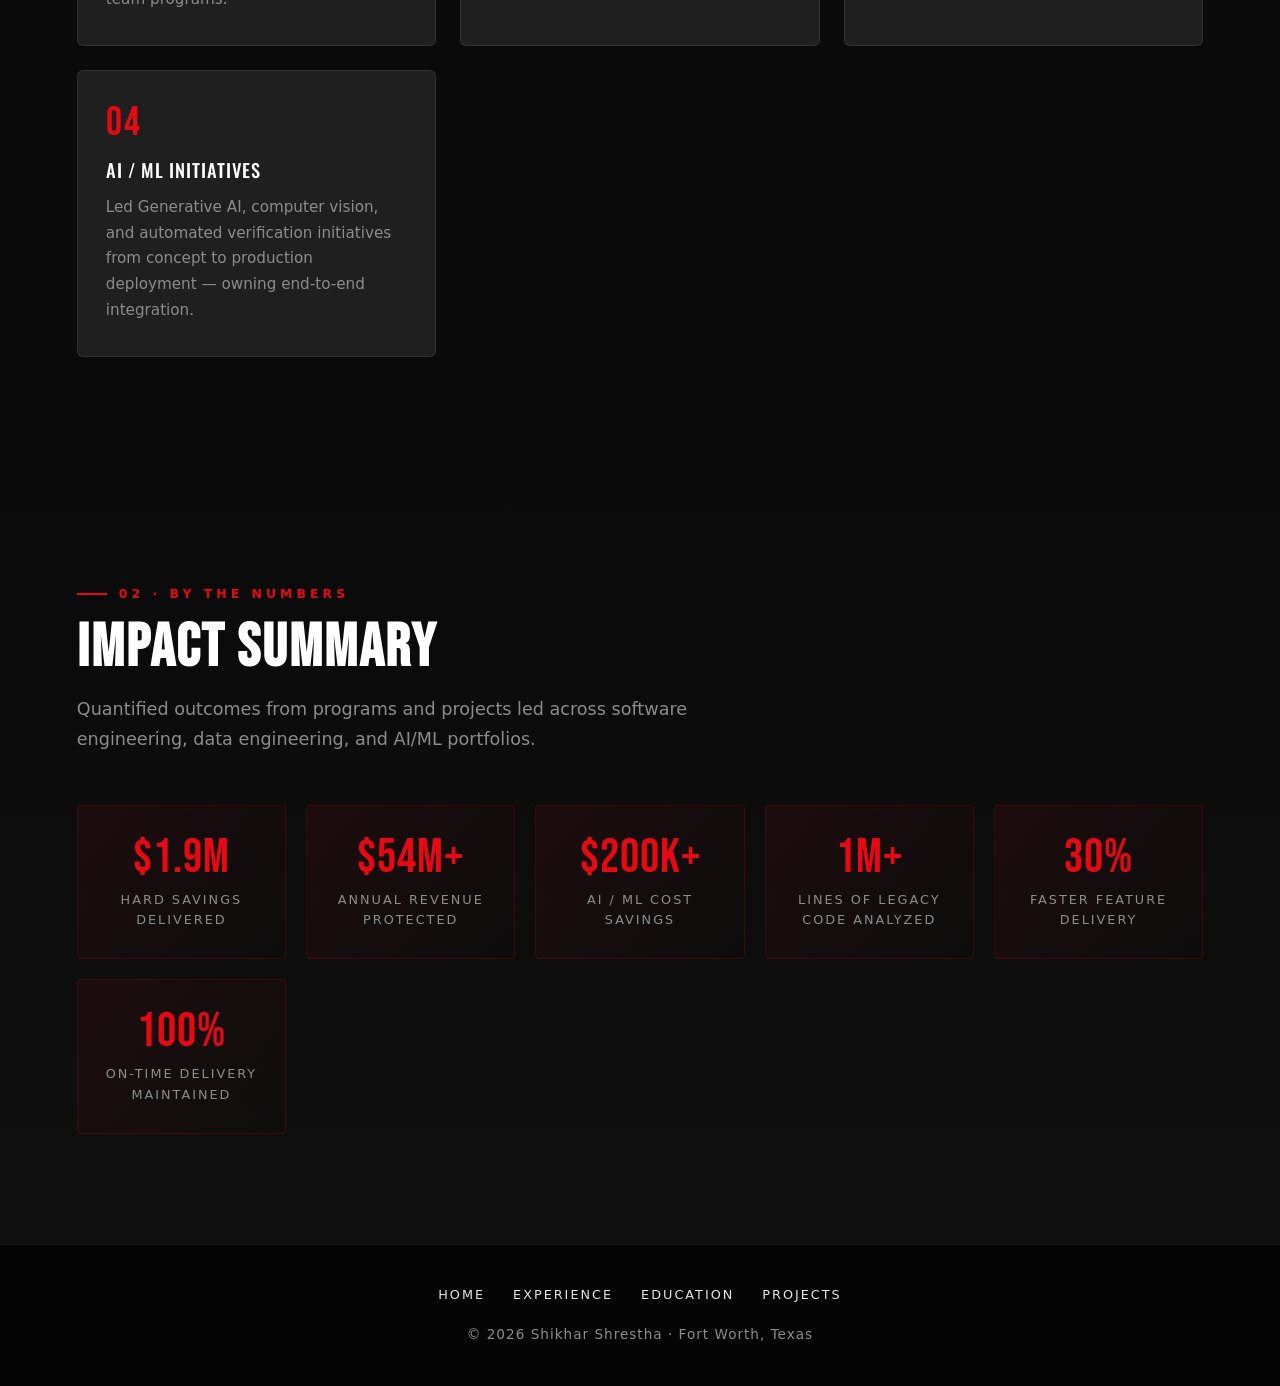
==== commit fb0b5fa4: "Update contact information and LinkedIn URL" ====
--- a/index.html
+++ b/index.html
@@ -46,13 +46,13 @@
         </p>
 
         <div class="contact-grid reveal reveal-delay-3">
-          <a href="tel:+14234866424" class="contact-item">
-            <svg class="contact-icon" viewBox="0 0 24 24" fill="none" stroke="currentColor" stroke-width="2" stroke-linecap="round" stroke-linejoin="round"><path d="M22 16.92v3a2 2 0 0 1-2.18 2 19.79 19.79 0 0 1-8.63-3.07 19.5 19.5 0 0 1-6-6 19.79 19.79 0 0 1-3.07-8.67A2 2 0 0 1 4.11 2h3a2 2 0 0 1 2 1.72 12.84 12.84 0 0 0 .7 2.81 2 2 0 0 1-.45 2.11L8.09 9.91a16 16 0 0 0 6 6l1.27-1.27a2 2 0 0 1 2.11-.45 12.84 12.84 0 0 0 2.81.7A2 2 0 0 1 22 16.92z"></path></svg>
-            <span>(423) 486-6424</span>
-          </a>
           <a href="mailto:shikhars@uark.edu" class="contact-item">
             <svg class="contact-icon" viewBox="0 0 24 24" fill="none" stroke="currentColor" stroke-width="2" stroke-linecap="round" stroke-linejoin="round"><path d="M4 4h16c1.1 0 2 .9 2 2v12c0 1.1-.9 2-2 2H4c-1.1 0-2-.9-2-2V6c0-1.1.9-2 2-2z"></path><polyline points="22,6 12,13 2,6"></polyline></svg>
             <span>shikhars@uark.edu</span>
+            <span>shikarstha@gmail.com</span>
+          </a>
+          <a href="mailto:shikarstha@gmail.com" class="contact-item">
+            <svg class="contact-icon" viewBox="0 0 24 24" fill="none" stroke="currentColor" stroke-width="2" stroke-linecap="round" stroke-linejoin="round"><path d="M4 4h16c1.1 0 2 .9 2 2v12c0 1.1-.9 2-2 2H4c-1.1 0-2-.9-2-2V6c0-1.1.9-2 2-2z"></path><polyline points="22,6 12,13 2,6"></polyline></svg>
             <span>shikarstha@gmail.com</span>
           </a>
           <div class="contact-item">
@@ -61,7 +61,7 @@
           </div>
           <!-- EDIT: replace # with your LinkedIn URL -->
           <!-- EDIT: replace href with your LinkedIn URL -->
-          <a href="https://www.linkedin.com/in/shikharshrestha" target="_blank" rel="noopener" class="contact-item">
+          <a href="https://www.linkedin.com/in/shikharstha/" target="_blank" rel="noopener" class="contact-item">
             <svg class="contact-icon" viewBox="0 0 24 24" fill="currentColor"><path d="M20.447 20.452h-3.554v-5.569c0-1.328-.027-3.037-1.852-3.037-1.853 0-2.136 1.445-2.136 2.939v5.667H9.351V9h3.414v1.561h.046c.477-.9 1.637-1.85 3.37-1.85 3.601 0 4.267 2.37 4.267 5.455v6.286zM5.337 7.433a2.062 2.062 0 01-2.063-2.065 2.063 2.063 0 112.063 2.065zm1.782 13.019H3.555V9h3.564v11.452zM22.225 0H1.771C.792 0 0 .774 0 1.729v20.542C0 23.227.792 24 1.771 24h20.451C23.2 24 24 23.227 24 22.271V1.729C24 .774 23.2 0 22.222 0h.003z"></path></svg>
             <span>LinkedIn Profile</span>
           </a>
